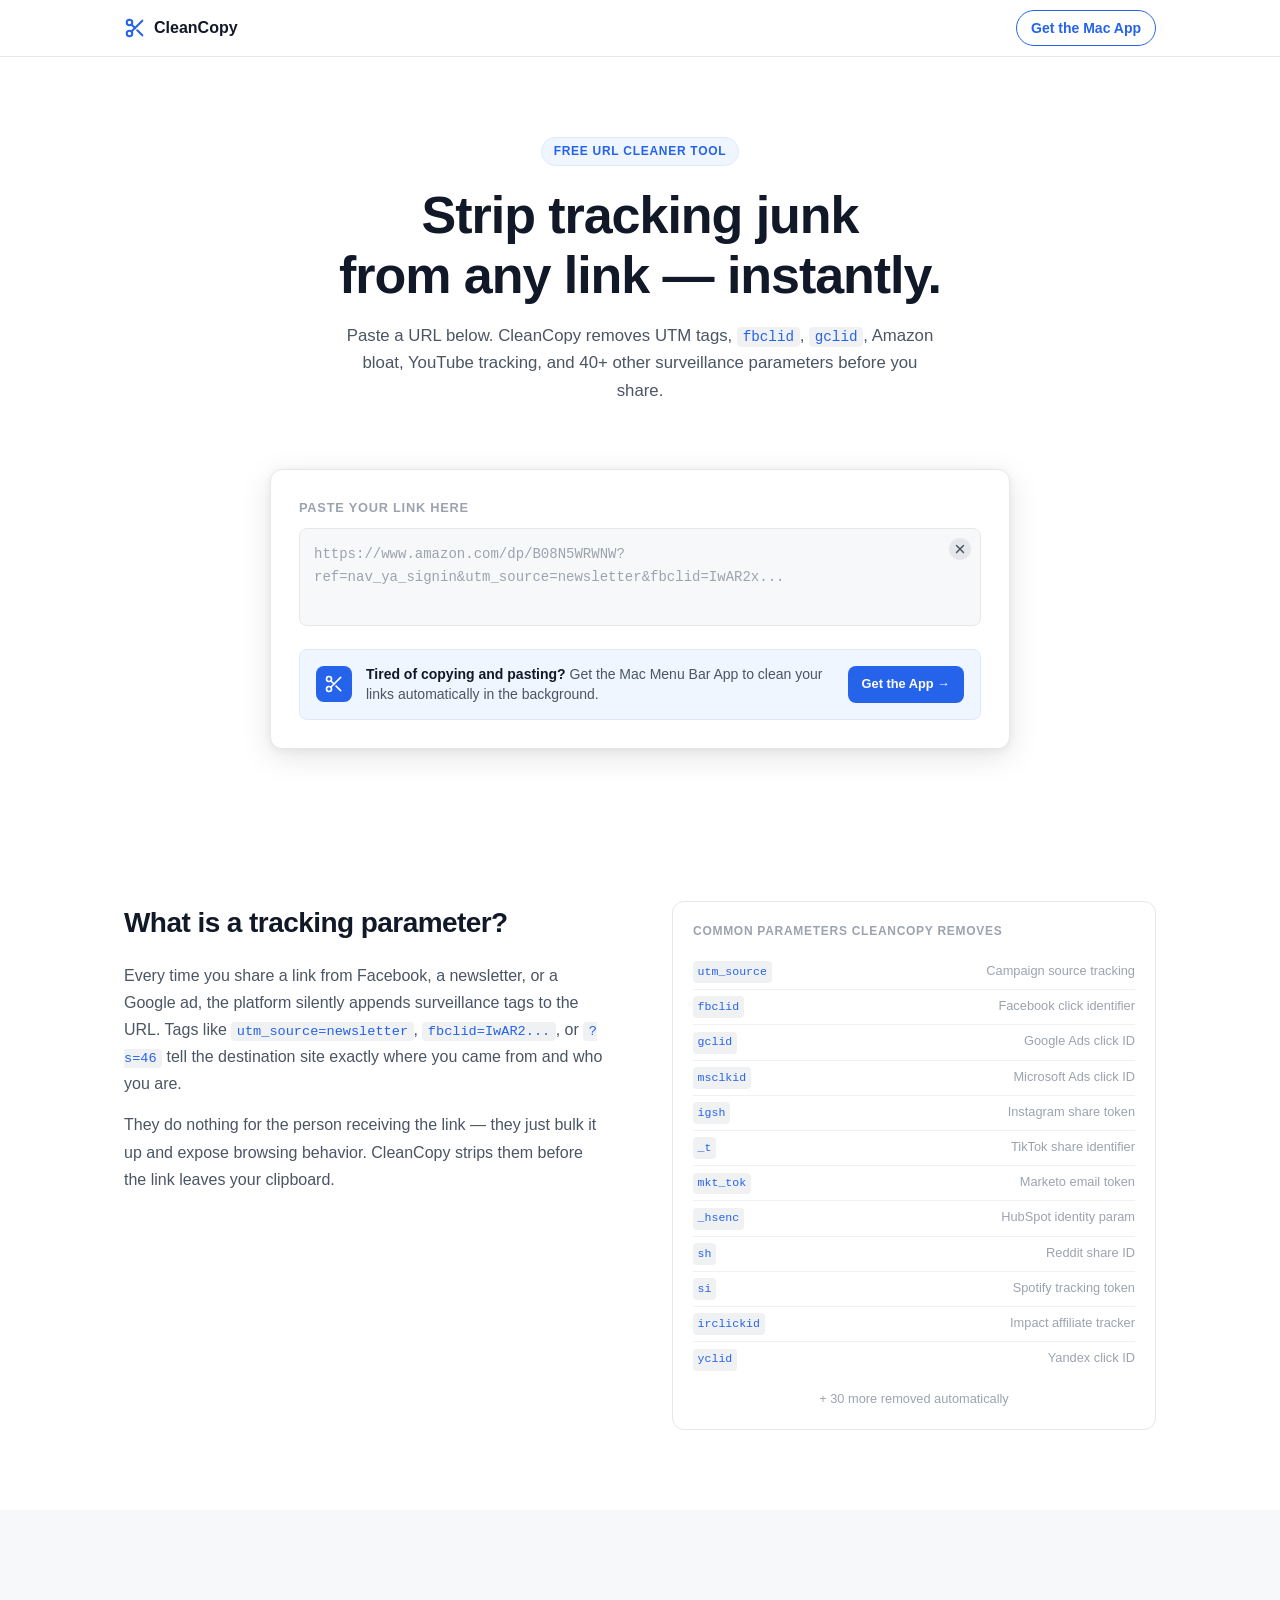
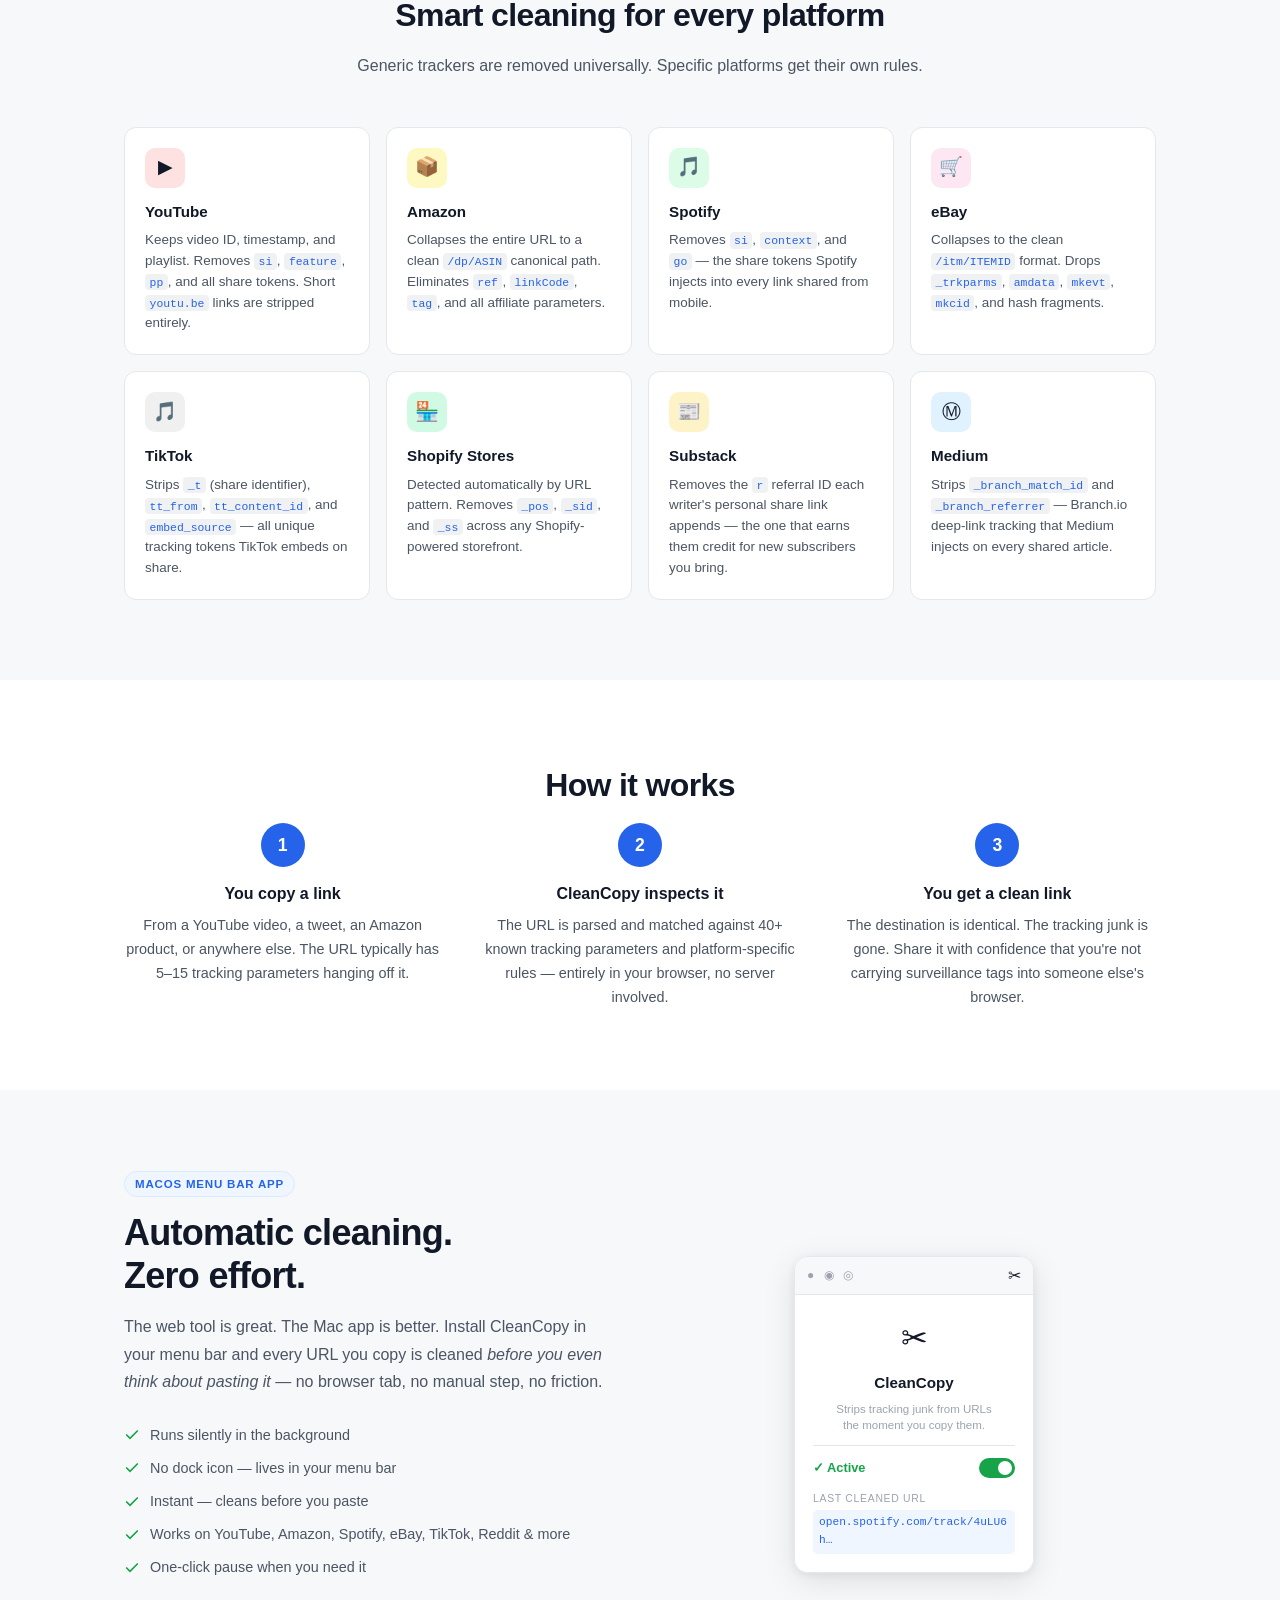
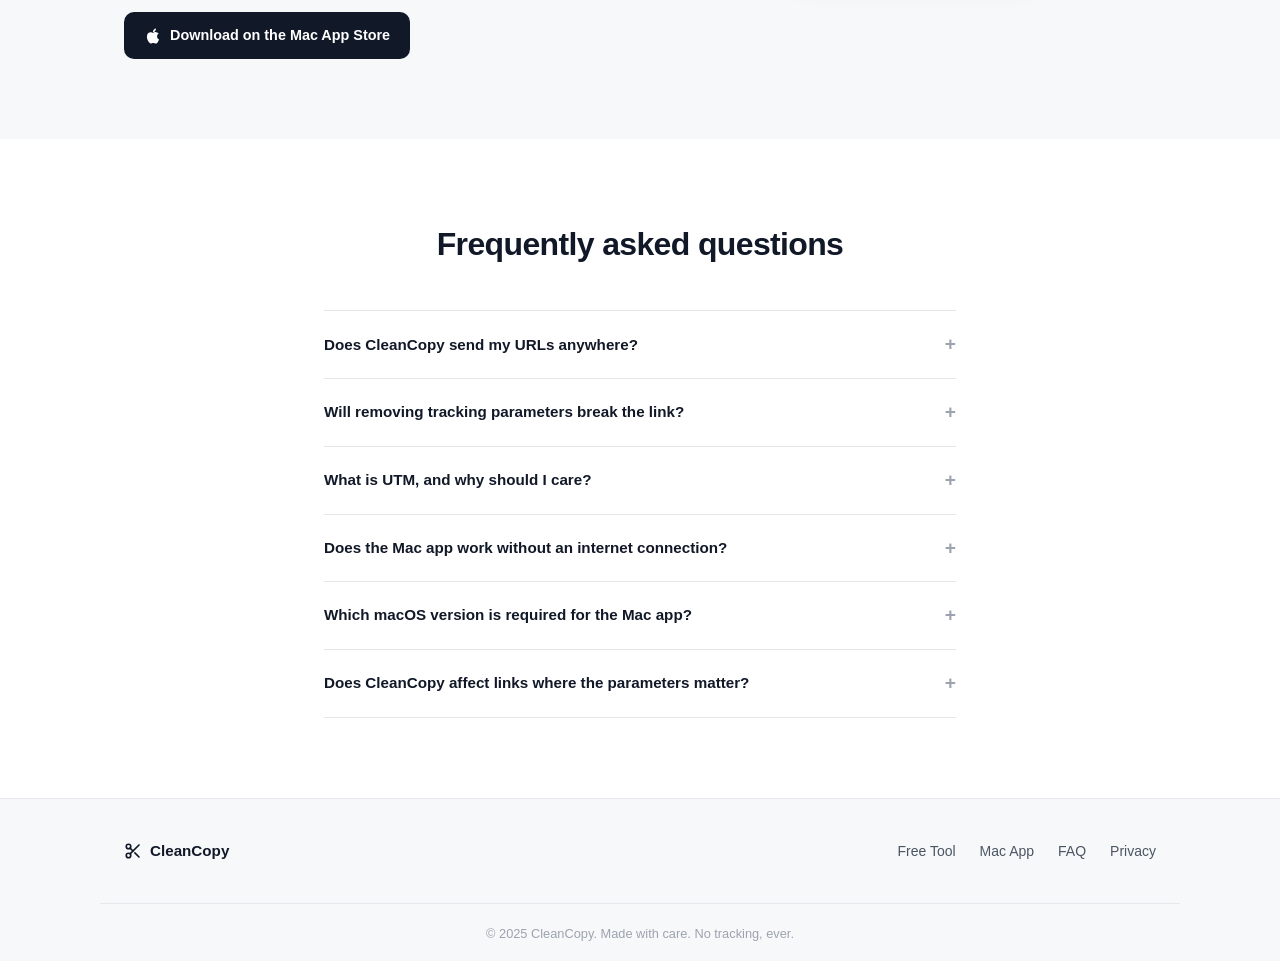
==== index.html @ e170ba69 "initial commit" ====
<!DOCTYPE html>
<html lang="en">
<head>
  <meta charset="UTF-8" />
  <meta name="viewport" content="width=device-width, initial-scale=1.0" />

  <title>CleanCopy — Remove Tracking from URLs Instantly</title>
  <meta name="description" content="Paste any dirty link and CleanCopy strips UTM tags, fbclid, tracking parameters, and URL bloat in seconds. Free web tool. Mac app available." />
  <meta name="keywords" content="remove utm parameters, clean url, strip tracking from link, url cleaner, remove fbclid, remove tracking parameters, clean youtube link, clean amazon link, url shortener" />
  <link rel="canonical" href="https://cleancopy.app/" />

  <!-- Open Graph -->
  <meta property="og:type" content="website" />
  <meta property="og:url" content="https://cleancopy.app/" />
  <meta property="og:title" content="CleanCopy — Remove Tracking from URLs Instantly" />
  <meta property="og:description" content="Paste a dirty link. Get a clean one. No sign-up, no tracking, no nonsense. Works on YouTube, Amazon, Instagram, TikTok, Spotify, and more." />
  <meta property="og:image" content="https://cleancopy.app/og-image.png" />

  <!-- Twitter Card -->
  <meta name="twitter:card" content="summary_large_image" />
  <meta name="twitter:title" content="CleanCopy — Remove Tracking from URLs" />
  <meta name="twitter:description" content="Paste a dirty link. Get a clean one. Free web tool for stripping UTM tags and tracking junk from any URL." />

  <!-- JSON-LD Structured Data -->
  <script type="application/ld+json">
  {
    "@context": "https://schema.org",
    "@graph": [
      {
        "@type": "WebApplication",
        "name": "CleanCopy URL Cleaner",
        "url": "https://cleancopy.app/",
        "description": "Free online tool that removes UTM parameters, fbclid, and other tracking junk from URLs instantly.",
        "applicationCategory": "UtilitiesApplication",
        "operatingSystem": "Web",
        "offers": { "@type": "Offer", "price": "0", "priceCurrency": "USD" }
      },
      {
        "@type": "SoftwareApplication",
        "name": "CleanCopy for Mac",
        "operatingSystem": "macOS",
        "applicationCategory": "UtilitiesApplication",
        "description": "Mac menu bar app that automatically strips tracking parameters from every URL you copy — no paste required.",
        "offers": { "@type": "Offer", "price": "0", "priceCurrency": "USD" }
      },
      {
        "@type": "FAQPage",
        "mainEntity": [
          {
            "@type": "Question",
            "name": "What are UTM parameters?",
            "acceptedAnswer": {
              "@type": "Answer",
              "text": "UTM parameters are tags appended to URLs by marketers to track where traffic comes from (source, medium, campaign). They add no value for the person sharing or clicking a link and can be safely removed."
            }
          },
          {
            "@type": "Question",
            "name": "What is fbclid?",
            "acceptedAnswer": {
              "@type": "Answer",
              "text": "fbclid is a tracking parameter added by Facebook/Meta to every outbound link clicked on its platforms. It lets Meta track what you do after clicking a link. CleanCopy removes it automatically."
            }
          },
          {
            "@type": "Question",
            "name": "Does CleanCopy work on YouTube, Amazon, and Spotify links?",
            "acceptedAnswer": {
              "@type": "Answer",
              "text": "Yes. CleanCopy has specific cleaning rules for YouTube (removes share tracking, keeps video ID and timestamp), Amazon (collapses to the clean /dp/ASIN path), Spotify (removes si tracking token), and dozens of other platforms."
            }
          }
        ]
      }
    ]
  }
  </script>

  <link rel="stylesheet" href="style.css" />
</head>
<body>

  <!-- NAV -->
  <nav class="nav">
    <div class="nav-inner container">
      <a href="/" class="logo">
        <svg width="22" height="22" viewBox="0 0 24 24" fill="none" stroke="currentColor" stroke-width="2.2" stroke-linecap="round" stroke-linejoin="round" aria-hidden="true"><circle cx="6" cy="6" r="3"/><circle cx="6" cy="18" r="3"/><line x1="20" y1="4" x2="8.12" y2="15.88"/><line x1="14.47" y1="14.48" x2="20" y2="20"/><line x1="8.12" y1="8.12" x2="12" y2="12"/></svg>
        CleanCopy
      </a>
      <a href="#mac-app" class="nav-cta">Get the Mac App</a>
    </div>
  </nav>

  <!-- HERO -->
  <header class="hero">
    <div class="container hero-inner">
      <div class="badge">Free URL Cleaner Tool</div>
      <h1>Strip tracking junk<br />from any link — instantly.</h1>
      <p class="hero-sub">Paste a URL below. CleanCopy removes UTM tags, <code>fbclid</code>, <code>gclid</code>, Amazon bloat, YouTube tracking, and 40+ other surveillance parameters before you share.</p>
    </div>
  </header>

  <!-- TOOL -->
  <section class="tool-section" id="tool">
    <div class="container">
      <div class="tool-card">

        <label for="dirty-input" class="tool-label">Paste your link here</label>
        <div class="input-wrap">
          <textarea
            id="dirty-input"
            class="url-input"
            rows="3"
            placeholder="https://www.amazon.com/dp/B08N5WRWNW?ref=nav_ya_signin&amp;utm_source=newsletter&amp;fbclid=IwAR2x..."
            autocomplete="off"
            autocorrect="off"
            autocapitalize="off"
            spellcheck="false"
          ></textarea>
          <button class="clear-btn" id="clear-btn" aria-label="Clear input" hidden>
            <svg width="14" height="14" viewBox="0 0 24 24" fill="none" stroke="currentColor" stroke-width="2.5" stroke-linecap="round"><line x1="18" y1="6" x2="6" y2="18"/><line x1="6" y1="6" x2="18" y2="18"/></svg>
          </button>
        </div>

        <!-- RESULT -->
        <div id="result-block" class="result-block" hidden>
          <div class="result-header">
            <div class="result-status" id="result-status"></div>
            <button class="copy-btn" id="copy-btn" aria-label="Copy clean URL">
              <svg width="15" height="15" viewBox="0 0 24 24" fill="none" stroke="currentColor" stroke-width="2" stroke-linecap="round" stroke-linejoin="round"><rect x="9" y="9" width="13" height="13" rx="2"/><path d="M5 15H4a2 2 0 0 1-2-2V4a2 2 0 0 1 2-2h9a2 2 0 0 1 2 2v1"/></svg>
              <span id="copy-label">Copy</span>
            </button>
          </div>
          <div class="clean-url" id="clean-url"></div>
          <div class="removed-tags" id="removed-tags"></div>
        </div>

        <!-- CTA INSIDE TOOL -->
        <div id="mac-cta" class="mac-cta" hidden>
          <div class="mac-cta-icon">
            <svg width="20" height="20" viewBox="0 0 24 24" fill="none" stroke="currentColor" stroke-width="2" stroke-linecap="round" stroke-linejoin="round"><circle cx="6" cy="6" r="3"/><circle cx="6" cy="18" r="3"/><line x1="20" y1="4" x2="8.12" y2="15.88"/><line x1="14.47" y1="14.48" x2="20" y2="20"/><line x1="8.12" y1="8.12" x2="12" y2="12"/></svg>
          </div>
          <div class="mac-cta-text">
            <strong>Tired of copying and pasting?</strong>
            Get the Mac Menu Bar App to clean your links automatically in the background.
          </div>
          <a href="#mac-app" class="mac-cta-btn">Get the App →</a>
        </div>

      </div>
    </div>
  </section>

  <!-- WHAT IS THIS -->
  <section class="section" id="what">
    <div class="container section-grid">
      <div class="section-text">
        <h2>What is a tracking parameter?</h2>
        <p>Every time you share a link from Facebook, a newsletter, or a Google ad, the platform silently appends surveillance tags to the URL. Tags like <code>utm_source=newsletter</code>, <code>fbclid=IwAR2...</code>, or <code>?s=46</code> tell the destination site exactly where you came from and who you are.</p>
        <p>They do nothing for the person receiving the link — they just bulk it up and expose browsing behavior. CleanCopy strips them before the link leaves your clipboard.</p>
      </div>
      <div class="param-list-wrap">
        <div class="param-list-label">Common parameters CleanCopy removes</div>
        <ul class="param-list">
          <li><code>utm_source</code> <span>Campaign source tracking</span></li>
          <li><code>fbclid</code> <span>Facebook click identifier</span></li>
          <li><code>gclid</code> <span>Google Ads click ID</span></li>
          <li><code>msclkid</code> <span>Microsoft Ads click ID</span></li>
          <li><code>igsh</code> <span>Instagram share token</span></li>
          <li><code>_t</code> <span>TikTok share identifier</span></li>
          <li><code>mkt_tok</code> <span>Marketo email token</span></li>
          <li><code>_hsenc</code> <span>HubSpot identity param</span></li>
          <li><code>sh</code> <span>Reddit share ID</span></li>
          <li><code>si</code> <span>Spotify tracking token</span></li>
          <li><code>irclickid</code> <span>Impact affiliate tracker</span></li>
          <li><code>yclid</code> <span>Yandex click ID</span></li>
        </ul>
        <div class="param-more">+ 30 more removed automatically</div>
      </div>
    </div>
  </section>

  <!-- PLATFORM SECTION -->
  <section class="section section-alt" id="platforms">
    <div class="container">
      <h2 class="section-center-heading">Smart cleaning for every platform</h2>
      <p class="section-center-sub">Generic trackers are removed universally. Specific platforms get their own rules.</p>
      <div class="platform-grid">
        <div class="platform-card">
          <div class="platform-icon platform-yt">▶</div>
          <h3>YouTube</h3>
          <p>Keeps video ID, timestamp, and playlist. Removes <code>si</code>, <code>feature</code>, <code>pp</code>, and all share tokens. Short <code>youtu.be</code> links are stripped entirely.</p>
        </div>
        <div class="platform-card">
          <div class="platform-icon platform-amz">📦</div>
          <h3>Amazon</h3>
          <p>Collapses the entire URL to a clean <code>/dp/ASIN</code> canonical path. Eliminates <code>ref</code>, <code>linkCode</code>, <code>tag</code>, and all affiliate parameters.</p>
        </div>
        <div class="platform-card">
          <div class="platform-icon platform-sp">🎵</div>
          <h3>Spotify</h3>
          <p>Removes <code>si</code>, <code>context</code>, and <code>go</code> — the share tokens Spotify injects into every link shared from mobile.</p>
        </div>
        <div class="platform-card">
          <div class="platform-icon platform-ebay">🛒</div>
          <h3>eBay</h3>
          <p>Collapses to the clean <code>/itm/ITEMID</code> format. Drops <code>_trkparms</code>, <code>amdata</code>, <code>mkevt</code>, <code>mkcid</code>, and hash fragments.</p>
        </div>
        <div class="platform-card">
          <div class="platform-icon platform-tk">🎵</div>
          <h3>TikTok</h3>
          <p>Strips <code>_t</code> (share identifier), <code>tt_from</code>, <code>tt_content_id</code>, and <code>embed_source</code> — all unique tracking tokens TikTok embeds on share.</p>
        </div>
        <div class="platform-card">
          <div class="platform-icon platform-shopify">🏪</div>
          <h3>Shopify Stores</h3>
          <p>Detected automatically by URL pattern. Removes <code>_pos</code>, <code>_sid</code>, and <code>_ss</code> across any Shopify-powered storefront.</p>
        </div>
        <div class="platform-card">
          <div class="platform-icon platform-sub">📰</div>
          <h3>Substack</h3>
          <p>Removes the <code>r</code> referral ID each writer's personal share link appends — the one that earns them credit for new subscribers you bring.</p>
        </div>
        <div class="platform-card">
          <div class="platform-icon platform-med">Ⓜ</div>
          <h3>Medium</h3>
          <p>Strips <code>_branch_match_id</code> and <code>_branch_referrer</code> — Branch.io deep-link tracking that Medium injects on every shared article.</p>
        </div>
      </div>
    </div>
  </section>

  <!-- HOW IT WORKS -->
  <section class="section" id="how">
    <div class="container">
      <h2 class="section-center-heading">How it works</h2>
      <div class="steps">
        <div class="step">
          <div class="step-num">1</div>
          <h3>You copy a link</h3>
          <p>From a YouTube video, a tweet, an Amazon product, or anywhere else. The URL typically has 5–15 tracking parameters hanging off it.</p>
        </div>
        <div class="step">
          <div class="step-num">2</div>
          <h3>CleanCopy inspects it</h3>
          <p>The URL is parsed and matched against 40+ known tracking parameters and platform-specific rules — entirely in your browser, no server involved.</p>
        </div>
        <div class="step">
          <div class="step-num">3</div>
          <h3>You get a clean link</h3>
          <p>The destination is identical. The tracking junk is gone. Share it with confidence that you're not carrying surveillance tags into someone else's browser.</p>
        </div>
      </div>
    </div>
  </section>

  <!-- MAC APP -->
  <section class="section section-alt" id="mac-app">
    <div class="container mac-app-section">
      <div class="mac-app-content">
        <div class="mac-app-badge">macOS Menu Bar App</div>
        <h2>Automatic cleaning.<br />Zero effort.</h2>
        <p>The web tool is great. The Mac app is better. Install CleanCopy in your menu bar and every URL you copy is cleaned <em>before you even think about pasting it</em> — no browser tab, no manual step, no friction.</p>
        <ul class="mac-features">
          <li>
            <svg width="16" height="16" viewBox="0 0 24 24" fill="none" stroke="currentColor" stroke-width="2.5" stroke-linecap="round"><polyline points="20 6 9 17 4 12"/></svg>
            Runs silently in the background
          </li>
          <li>
            <svg width="16" height="16" viewBox="0 0 24 24" fill="none" stroke="currentColor" stroke-width="2.5" stroke-linecap="round"><polyline points="20 6 9 17 4 12"/></svg>
            No dock icon — lives in your menu bar
          </li>
          <li>
            <svg width="16" height="16" viewBox="0 0 24 24" fill="none" stroke="currentColor" stroke-width="2.5" stroke-linecap="round"><polyline points="20 6 9 17 4 12"/></svg>
            Instant — cleans before you paste
          </li>
          <li>
            <svg width="16" height="16" viewBox="0 0 24 24" fill="none" stroke="currentColor" stroke-width="2.5" stroke-linecap="round"><polyline points="20 6 9 17 4 12"/></svg>
            Works on YouTube, Amazon, Spotify, eBay, TikTok, Reddit &amp; more
          </li>
          <li>
            <svg width="16" height="16" viewBox="0 0 24 24" fill="none" stroke="currentColor" stroke-width="2.5" stroke-linecap="round"><polyline points="20 6 9 17 4 12"/></svg>
            One-click pause when you need it
          </li>
        </ul>
        <div class="app-price-row">
          <a href="#" class="app-store-btn">
            <svg width="18" height="18" viewBox="0 0 24 24" fill="currentColor" aria-hidden="true"><path d="M18.71 19.5c-.83 1.24-1.71 2.45-3.05 2.47-1.34.03-1.77-.79-3.29-.79-1.53 0-2 .77-3.27.82-1.31.05-2.3-1.32-3.14-2.53C4.25 17 2.94 12.45 4.7 9.39c.87-1.52 2.43-2.48 4.12-2.51 1.28-.02 2.5.87 3.29.87.78 0 2.26-1.07 3.8-.91.65.03 2.47.26 3.64 1.98-.09.06-2.17 1.28-2.15 3.81.03 3.02 2.65 4.03 2.68 4.04-.03.07-.42 1.44-1.38 2.83M13 3.5c.73-.83 1.94-1.46 2.94-1.5.13 1.17-.34 2.35-1.04 3.19-.69.85-1.83 1.51-2.95 1.42-.15-1.15.41-2.35 1.05-3.11z"/></svg>
            Download on the Mac App Store
          </a>
        </div>
      </div>
      <div class="mac-app-visual" aria-hidden="true">
        <div class="menubar-mockup">
          <div class="menubar-bar">
            <span class="menubar-icons">● ◉ ◎</span>
            <span class="menubar-app-icon">✂</span>
          </div>
          <div class="menubar-panel">
            <div class="panel-icon">✂</div>
            <div class="panel-title">CleanCopy</div>
            <div class="panel-sub">Strips tracking junk from URLs<br>the moment you copy them.</div>
            <div class="panel-divider"></div>
            <div class="panel-toggle-row">
              <span class="panel-toggle-label">✓ Active</span>
              <div class="panel-toggle on"></div>
            </div>
            <div class="panel-last">
              <div class="panel-last-label">Last cleaned URL</div>
              <div class="panel-last-url">open.spotify.com/track/4uLU6h…</div>
            </div>
          </div>
        </div>
      </div>
    </div>
  </section>

  <!-- FAQ -->
  <section class="section" id="faq">
    <div class="container faq-container">
      <h2 class="section-center-heading">Frequently asked questions</h2>
      <div class="faq-list">
        <details class="faq-item">
          <summary>Does CleanCopy send my URLs anywhere?</summary>
          <p>No. The web tool runs entirely in your browser — JavaScript parses and cleans the URL locally. Nothing is transmitted to a server. The Mac app works the same way: it reads and writes your clipboard on-device only.</p>
        </details>
        <details class="faq-item">
          <summary>Will removing tracking parameters break the link?</summary>
          <p>No. Tracking parameters are read by analytics tools after the page loads — they have no effect on routing. The destination page is identical with or without them. CleanCopy only removes parameters it is certain are tracking-only.</p>
        </details>
        <details class="faq-item">
          <summary>What is UTM, and why should I care?</summary>
          <p>UTM stands for Urchin Tracking Module — a standard from Google Analytics. Marketers append <code>utm_source</code>, <code>utm_medium</code>, and similar tags to links so they can measure campaign performance. They're harmless but noisy, and they expose which email or ad drove your click to the destination site.</p>
        </details>
        <details class="faq-item">
          <summary>Does the Mac app work without an internet connection?</summary>
          <p>Yes. CleanCopy for Mac is entirely offline. It reads your clipboard, applies cleaning rules locally, and writes the result back — no network request is made at any point.</p>
        </details>
        <details class="faq-item">
          <summary>Which macOS version is required for the Mac app?</summary>
          <p>CleanCopy requires macOS 14 Sonoma or later.</p>
        </details>
        <details class="faq-item">
          <summary>Does CleanCopy affect links where the parameters matter?</summary>
          <p>CleanCopy is conservative. For YouTube it keeps <code>v</code> (video ID), <code>t</code> (timestamp), and <code>list</code> (playlist). For Amazon it preserves the product ASIN. It only removes parameters that are universally recognized as tracking-only.</p>
        </details>
      </div>
    </div>
  </section>

  <!-- FOOTER / PRIVACY -->
  <footer class="footer">
    <div class="container footer-inner">
      <div class="footer-brand">
        <svg width="18" height="18" viewBox="0 0 24 24" fill="none" stroke="currentColor" stroke-width="2.2" stroke-linecap="round" stroke-linejoin="round" aria-hidden="true"><circle cx="6" cy="6" r="3"/><circle cx="6" cy="18" r="3"/><line x1="20" y1="4" x2="8.12" y2="15.88"/><line x1="14.47" y1="14.48" x2="20" y2="20"/><line x1="8.12" y1="8.12" x2="12" y2="12"/></svg>
        CleanCopy
      </div>
      <nav class="footer-links" aria-label="Footer navigation">
        <a href="#tool">Free Tool</a>
        <a href="#mac-app">Mac App</a>
        <a href="#faq">FAQ</a>
        <a href="privacy.html">Privacy</a>
      </nav>
    </div>

    <div class="footer-bottom container">
      <p>© 2025 CleanCopy. Made with care. No tracking, ever.</p>
    </div>
  </footer>

  <script type="module">
    import { cleanURL, removedParams } from './cleaner.js';

    const input    = document.getElementById('dirty-input');
    const clearBtn = document.getElementById('clear-btn');
    const result   = document.getElementById('result-block');
    const status   = document.getElementById('result-status');
    const urlOut   = document.getElementById('clean-url');
    const tagsOut  = document.getElementById('removed-tags');
    const copyBtn  = document.getElementById('copy-btn');
    const copyLbl  = document.getElementById('copy-label');
    const macCta   = document.getElementById('mac-cta');

    let currentClean = '';

    function process() {
      const raw = input.value;
      clearBtn.hidden = raw.length === 0;

      if (!raw.trim()) { result.hidden = true; macCta.hidden = true; return; }

      const { cleaned, wasDirty } = cleanURL(raw);
      currentClean = cleaned;

      result.hidden = false;

      if (wasDirty) {
        const removed = removedParams(raw, cleaned);
        status.className = 'result-status dirty';
        status.textContent = `✓ Cleaned — ${removed.length} tracker${removed.length !== 1 ? 's' : ''} removed`;
        tagsOut.innerHTML = removed.map(p => `<span class="tag">${p}</span>`).join('');
        macCta.hidden = false;
      } else {
        status.className = 'result-status clean';
        status.textContent = '✓ Already clean — no tracking parameters found';
        tagsOut.innerHTML = '';
        macCta.hidden = true;
      }

      urlOut.textContent = cleaned;
    }

    input.addEventListener('input', process);
    input.addEventListener('paste', () => setTimeout(process, 0));

    clearBtn.addEventListener('click', () => {
      input.value = '';
      clearBtn.hidden = true;
      result.hidden = true;
      macCta.hidden = true;
      input.focus();
    });

    copyBtn.addEventListener('click', async () => {
      if (!currentClean) return;
      try {
        await navigator.clipboard.writeText(currentClean);
        copyLbl.textContent = 'Copied!';
        copyBtn.classList.add('copied');
        setTimeout(() => { copyLbl.textContent = 'Copy'; copyBtn.classList.remove('copied'); }, 2000);
      } catch {
        copyLbl.textContent = 'Failed';
        setTimeout(() => { copyLbl.textContent = 'Copy'; }, 2000);
      }
    });
  </script>

</body>
</html>
---- style.css ----
/* ─── Reset & Base ─── */
*, *::before, *::after { box-sizing: border-box; margin: 0; padding: 0; }

:root {
  --bg:          #ffffff;
  --bg-alt:      #f7f8fa;
  --surface:     #ffffff;
  --border:      #e5e7eb;
  --border-soft: #f0f1f3;
  --text:        #111827;
  --text-2:      #4b5563;
  --text-3:      #9ca3af;
  --blue:        #2563eb;
  --blue-light:  #eff6ff;
  --blue-mid:    #dbeafe;
  --green:       #16a34a;
  --green-light: #f0fdf4;
  --red-light:   #fef2f2;
  --radius:      12px;
  --radius-sm:   8px;
  --shadow:      0 1px 3px rgba(0,0,0,.08), 0 4px 16px rgba(0,0,0,.06);
  --shadow-lg:   0 8px 32px rgba(0,0,0,.10), 0 2px 8px rgba(0,0,0,.06);
  font-size: 16px;
}

@media (prefers-color-scheme: dark) {
  :root {
    --bg:          #0f1117;
    --bg-alt:      #161b26;
    --surface:     #1c2130;
    --border:      #2a3040;
    --border-soft: #222736;
    --text:        #f1f5f9;
    --text-2:      #94a3b8;
    --text-3:      #475569;
    --blue:        #3b82f6;
    --blue-light:  #1e293b;
    --blue-mid:    #1e3a5f;
    --green:       #22c55e;
    --green-light: #052e16;
    --shadow:      0 1px 3px rgba(0,0,0,.3), 0 4px 16px rgba(0,0,0,.25);
    --shadow-lg:   0 8px 32px rgba(0,0,0,.4), 0 2px 8px rgba(0,0,0,.2);
  }
}

html { scroll-behavior: smooth; }

body {
  font-family: -apple-system, BlinkMacSystemFont, "Segoe UI", Roboto, sans-serif;
  background: var(--bg);
  color: var(--text);
  line-height: 1.6;
  -webkit-font-smoothing: antialiased;
}

.container { max-width: 1080px; margin: 0 auto; padding: 0 24px; }

code {
  font-family: "SF Mono", "Fira Code", "Cascadia Code", monospace;
  font-size: .85em;
  background: var(--border-soft);
  padding: .15em .4em;
  border-radius: 4px;
  color: var(--blue);
}

a { color: var(--blue); text-decoration: none; }
a:hover { text-decoration: underline; }

/* ─── Nav ─── */
.nav {
  position: sticky; top: 0; z-index: 100;
  border-bottom: 1px solid var(--border);
  background: rgba(255,255,255,.85);
  backdrop-filter: blur(12px);
  -webkit-backdrop-filter: blur(12px);
}
@media (prefers-color-scheme: dark) {
  .nav { background: rgba(15,17,23,.85); }
}
.nav-inner {
  display: flex; align-items: center; justify-content: space-between;
  height: 56px;
}
.logo {
  display: flex; align-items: center; gap: 8px;
  font-weight: 700; font-size: 1rem;
  color: var(--text); text-decoration: none;
}
.logo svg { color: var(--blue); flex-shrink: 0; }
.nav-cta {
  font-size: .875rem; font-weight: 600;
  color: var(--blue);
  padding: 6px 14px;
  border: 1.5px solid var(--blue);
  border-radius: 20px;
  transition: background .15s, color .15s;
}
.nav-cta:hover { background: var(--blue); color: #fff; text-decoration: none; }

/* ─── Hero ─── */
.hero {
  padding: 80px 0 64px;
  text-align: center;
}
.badge {
  display: inline-block;
  font-size: .75rem; font-weight: 600; letter-spacing: .06em; text-transform: uppercase;
  color: var(--blue);
  background: var(--blue-light);
  border: 1px solid var(--blue-mid);
  padding: 4px 12px; border-radius: 20px;
  margin-bottom: 20px;
}
.hero h1 {
  font-size: clamp(2rem, 5vw, 3.25rem);
  font-weight: 800; line-height: 1.15;
  letter-spacing: -.02em;
  color: var(--text);
  margin-bottom: 16px;
}
.hero-sub {
  max-width: 600px; margin: 0 auto;
  font-size: 1.05rem; color: var(--text-2); line-height: 1.65;
}

/* ─── Tool ─── */
.tool-section { padding: 0 0 72px; }

.tool-card {
  background: var(--surface);
  border: 1px solid var(--border);
  border-radius: var(--radius);
  padding: 28px;
  box-shadow: var(--shadow-lg);
  max-width: 740px;
  margin: 0 auto;
}

.tool-label {
  display: block;
  font-size: .8rem; font-weight: 600; text-transform: uppercase; letter-spacing: .06em;
  color: var(--text-3);
  margin-bottom: 10px;
}

.input-wrap { position: relative; }

.url-input {
  width: 100%; resize: none;
  font-family: "SF Mono", "Fira Code", "Cascadia Code", monospace;
  font-size: .875rem; line-height: 1.6;
  color: var(--text);
  background: var(--bg-alt);
  border: 1.5px solid var(--border);
  border-radius: var(--radius-sm);
  padding: 14px 40px 14px 14px;
  transition: border-color .15s, box-shadow .15s;
  outline: none;
}
.url-input:focus {
  border-color: var(--blue);
  box-shadow: 0 0 0 3px color-mix(in srgb, var(--blue) 15%, transparent);
}
.url-input::placeholder { color: var(--text-3); }

.clear-btn {
  position: absolute; top: 10px; right: 10px;
  background: var(--border); border: none; border-radius: 50%;
  width: 22px; height: 22px;
  display: flex; align-items: center; justify-content: center;
  cursor: pointer; color: var(--text-2);
  transition: background .15s;
}
.clear-btn:hover { background: var(--border-soft); }

/* ─── Result ─── */
.result-block {
  margin-top: 16px;
  background: var(--green-light);
  border: 1.5px solid #bbf7d0;
  border-radius: var(--radius-sm);
  padding: 14px 16px;
}
@media (prefers-color-scheme: dark) {
  .result-block { border-color: #14532d; }
}

.result-header {
  display: flex; align-items: center; justify-content: space-between;
  margin-bottom: 8px;
}
.result-status {
  font-size: .8rem; font-weight: 600;
  color: var(--green);
}
.result-status.clean { color: var(--text-3); }

.copy-btn {
  display: flex; align-items: center; gap: 5px;
  font-size: .8rem; font-weight: 600;
  color: var(--blue);
  background: var(--blue-light);
  border: 1px solid var(--blue-mid);
  border-radius: 6px;
  padding: 4px 10px;
  cursor: pointer;
  transition: background .15s, color .15s;
}
.copy-btn:hover, .copy-btn.copied { background: var(--blue); color: #fff; }

.clean-url {
  font-family: "SF Mono", "Fira Code", monospace;
  font-size: .85rem;
  color: var(--text);
  word-break: break-all;
  line-height: 1.5;
}

.removed-tags {
  display: flex; flex-wrap: wrap; gap: 6px;
  margin-top: 10px;
}
.tag {
  font-family: "SF Mono", "Fira Code", monospace;
  font-size: .75rem;
  color: #dc2626;
  background: var(--red-light);
  border: 1px solid #fecaca;
  padding: 2px 8px; border-radius: 4px;
}
@media (prefers-color-scheme: dark) {
  .tag { background: #450a0a; border-color: #7f1d1d; color: #f87171; }
}

/* ─── Mac CTA (inside tool) ─── */
.mac-cta {
  margin-top: 16px;
  display: flex; align-items: center; gap: 14px;
  background: var(--blue-light);
  border: 1.5px solid var(--blue-mid);
  border-radius: var(--radius-sm);
  padding: 14px 16px;
}
.mac-cta-icon {
  flex-shrink: 0;
  width: 36px; height: 36px;
  background: var(--blue);
  border-radius: 8px;
  display: flex; align-items: center; justify-content: center;
  color: #fff;
}
.mac-cta-text {
  flex: 1;
  font-size: .875rem; color: var(--text-2); line-height: 1.45;
}
.mac-cta-text strong { color: var(--text); }
.mac-cta-btn {
  flex-shrink: 0;
  font-size: .8rem; font-weight: 700;
  color: #fff; background: var(--blue);
  padding: 8px 14px; border-radius: 8px;
  white-space: nowrap; text-decoration: none;
  transition: opacity .15s;
}
.mac-cta-btn:hover { opacity: .88; text-decoration: none; }

@media (max-width: 560px) {
  .mac-cta { flex-direction: column; align-items: flex-start; }
  .mac-cta-btn { align-self: flex-start; }
}

/* ─── Sections ─── */
.section { padding: 80px 0; }
.section-alt { background: var(--bg-alt); }

.section-center-heading {
  font-size: clamp(1.5rem, 3vw, 2rem);
  font-weight: 800; letter-spacing: -.02em;
  text-align: center; margin-bottom: 12px;
}
.section-center-sub {
  text-align: center; color: var(--text-2); margin-bottom: 48px;
}

/* What section */
.section-grid {
  display: grid; grid-template-columns: 1fr 1fr; gap: 64px; align-items: start;
}
@media (max-width: 720px) { .section-grid { grid-template-columns: 1fr; gap: 40px; } }

.section-text h2 {
  font-size: 1.75rem; font-weight: 800; letter-spacing: -.02em;
  margin-bottom: 16px;
}
.section-text p { color: var(--text-2); margin-bottom: 14px; line-height: 1.7; }

.param-list-wrap {
  background: var(--surface);
  border: 1px solid var(--border);
  border-radius: var(--radius);
  padding: 20px;
}
.param-list-label {
  font-size: .75rem; font-weight: 700; text-transform: uppercase; letter-spacing: .06em;
  color: var(--text-3); margin-bottom: 14px;
}
.param-list { list-style: none; }
.param-list li {
  display: flex; align-items: baseline; justify-content: space-between; gap: 12px;
  padding: 6px 0;
  border-bottom: 1px solid var(--border-soft);
  font-size: .85rem;
}
.param-list li:last-child { border-bottom: none; }
.param-list li span { color: var(--text-3); font-size: .8rem; text-align: right; }
.param-more {
  margin-top: 12px;
  font-size: .8rem; color: var(--text-3); text-align: center;
}

/* Platform grid */
.platform-grid {
  display: grid;
  grid-template-columns: repeat(auto-fill, minmax(230px, 1fr));
  gap: 16px;
}
.platform-card {
  background: var(--surface);
  border: 1px solid var(--border);
  border-radius: var(--radius);
  padding: 20px;
  transition: box-shadow .15s, transform .15s;
}
.platform-card:hover { box-shadow: var(--shadow); transform: translateY(-2px); }
.platform-icon {
  width: 40px; height: 40px;
  border-radius: 10px;
  display: flex; align-items: center; justify-content: center;
  font-size: 1.2rem;
  margin-bottom: 12px;
}
.platform-yt  { background: #fee2e2; }
.platform-amz { background: #fef9c3; }
.platform-sp  { background: #dcfce7; }
.platform-ebay{ background: #fce7f3; }
.platform-tk  { background: #f0f0f0; }
.platform-shopify { background: #d1fae5; }
.platform-sub { background: #fef3c7; }
.platform-med { background: #e0f2fe; }
@media (prefers-color-scheme: dark) {
  .platform-yt  { background: #450a0a; }
  .platform-amz { background: #422006; }
  .platform-sp  { background: #052e16; }
  .platform-ebay{ background: #500724; }
  .platform-tk  { background: #1c1c1e; }
  .platform-shopify { background: #052e16; }
  .platform-sub { background: #451a03; }
  .platform-med { background: #082f49; }
}
.platform-card h3 { font-size: .95rem; font-weight: 700; margin-bottom: 6px; }
.platform-card p { font-size: .84rem; color: var(--text-2); line-height: 1.55; }

/* Steps */
.steps {
  display: grid; grid-template-columns: repeat(3, 1fr); gap: 40px;
}
@media (max-width: 720px) { .steps { grid-template-columns: 1fr; gap: 32px; } }

.step { text-align: center; }
.step-num {
  width: 44px; height: 44px; border-radius: 50%;
  background: var(--blue); color: #fff;
  font-size: 1.1rem; font-weight: 800;
  display: flex; align-items: center; justify-content: center;
  margin: 0 auto 14px;
}
.step h3 { font-size: 1rem; font-weight: 700; margin-bottom: 8px; }
.step p { font-size: .9rem; color: var(--text-2); line-height: 1.65; }

/* Mac App Section */
.mac-app-section {
  display: grid; grid-template-columns: 1fr 1fr; gap: 64px; align-items: center;
}
@media (max-width: 760px) { .mac-app-section { grid-template-columns: 1fr; } }

.mac-app-badge {
  display: inline-block;
  font-size: .72rem; font-weight: 700; text-transform: uppercase; letter-spacing: .07em;
  color: var(--blue); background: var(--blue-light);
  border: 1px solid var(--blue-mid);
  padding: 3px 10px; border-radius: 20px; margin-bottom: 14px;
}
.mac-app-content h2 {
  font-size: clamp(1.75rem, 3vw, 2.25rem);
  font-weight: 800; letter-spacing: -.02em; line-height: 1.2;
  margin-bottom: 16px;
}
.mac-app-content > p {
  color: var(--text-2); line-height: 1.7; margin-bottom: 24px;
}
.mac-features { list-style: none; margin-bottom: 28px; }
.mac-features li {
  display: flex; align-items: center; gap: 10px;
  font-size: .9rem; color: var(--text-2);
  padding: 5px 0;
}
.mac-features li svg { color: var(--green); flex-shrink: 0; }

.app-price-row { display: flex; align-items: center; gap: 16px; flex-wrap: wrap; }
.app-store-btn {
  display: inline-flex; align-items: center; gap: 8px;
  background: var(--text); color: var(--bg);
  font-size: .9rem; font-weight: 600;
  padding: 12px 20px; border-radius: 10px;
  text-decoration: none; transition: opacity .15s;
}
.app-store-btn:hover { opacity: .85; text-decoration: none; }

/* Menubar Mockup */
.mac-app-visual { display: flex; justify-content: center; align-items: flex-start; }
.menubar-mockup {
  width: 240px;
  border-radius: 14px;
  overflow: hidden;
  box-shadow: var(--shadow-lg);
  border: 1px solid var(--border);
  font-size: .8rem;
}
.menubar-bar {
  background: var(--bg-alt);
  border-bottom: 1px solid var(--border);
  display: flex; justify-content: space-between; align-items: center;
  padding: 6px 12px;
}
.menubar-icons { font-size: .75rem; color: var(--text-3); letter-spacing: 3px; }
.menubar-app-icon { font-size: 1rem; }
.menubar-panel {
  background: var(--surface);
  padding: 18px;
  display: flex; flex-direction: column; align-items: center; gap: 6px;
}
.panel-icon { font-size: 2rem; }
.panel-title { font-weight: 800; font-size: .95rem; }
.panel-sub { font-size: .72rem; color: var(--text-3); text-align: center; line-height: 1.4; }
.panel-divider { width: 100%; height: 1px; background: var(--border); margin: 6px 0; }
.panel-toggle-row {
  width: 100%; display: flex; justify-content: space-between; align-items: center;
}
.panel-toggle-label { font-size: .8rem; font-weight: 600; color: var(--green); }
.panel-toggle {
  width: 36px; height: 20px; border-radius: 10px;
  background: var(--border);
  position: relative;
}
.panel-toggle.on { background: var(--green); }
.panel-toggle::after {
  content: '';
  position: absolute; top: 3px; left: 3px;
  width: 14px; height: 14px; border-radius: 50%;
  background: #fff;
  transition: transform .2s;
}
.panel-toggle.on::after { transform: translateX(16px); }
.panel-last { width: 100%; margin-top: 6px; }
.panel-last-label {
  font-size: .65rem; text-transform: uppercase; letter-spacing: .07em;
  color: var(--text-3); margin-bottom: 3px;
}
.panel-last-url {
  font-family: "SF Mono", monospace;
  font-size: .7rem; color: var(--blue);
  background: var(--blue-light);
  padding: 4px 6px; border-radius: 5px;
  word-break: break-all;
}

/* FAQ */
.faq-container { max-width: 680px; margin: 0 auto; }
.faq-list { margin-top: 40px; }
.faq-item {
  border-bottom: 1px solid var(--border);
  padding: 18px 0;
}
.faq-item:first-child { border-top: 1px solid var(--border); }
.faq-item summary {
  font-weight: 600; font-size: .95rem;
  cursor: pointer; list-style: none;
  display: flex; justify-content: space-between; align-items: center;
  gap: 16px;
}
.faq-item summary::-webkit-details-marker { display: none; }
.faq-item summary::after {
  content: '+'; flex-shrink: 0;
  font-size: 1.2rem; color: var(--text-3);
  transition: transform .2s;
}
.faq-item[open] summary::after { content: '−'; }
.faq-item p {
  margin-top: 10px;
  font-size: .9rem; color: var(--text-2); line-height: 1.7;
}

/* Footer */
.footer {
  background: var(--bg-alt);
  border-top: 1px solid var(--border);
  padding-top: 40px;
}
.footer-inner {
  display: flex; align-items: center; justify-content: space-between; flex-wrap: wrap;
  gap: 16px; padding-bottom: 40px;
}
.footer-brand {
  display: flex; align-items: center; gap: 8px;
  font-weight: 700; font-size: .95rem; color: var(--text);
}
.footer-links { display: flex; gap: 24px; flex-wrap: wrap; }
.footer-links a { font-size: .875rem; color: var(--text-2); }
.footer-links a:hover { color: var(--text); text-decoration: none; }

/* Privacy */
.privacy-section {
  border-top: 1px solid var(--border);
  padding: 48px 24px;
  max-width: 680px;
}
.privacy-heading {
  font-size: 1.1rem; font-weight: 800; margin-bottom: 4px;
}
.privacy-meta { font-size: .8rem; color: var(--text-3); margin-bottom: 24px; }
.privacy-section h3 {
  font-size: .9rem; font-weight: 700; margin: 20px 0 6px;
}
.privacy-section p {
  font-size: .875rem; color: var(--text-2); line-height: 1.7;
}
.privacy-section a { color: var(--blue); }

.footer-bottom {
  padding: 20px 24px;
  border-top: 1px solid var(--border);
  text-align: center;
}
.footer-bottom p { font-size: .8rem; color: var(--text-3); }
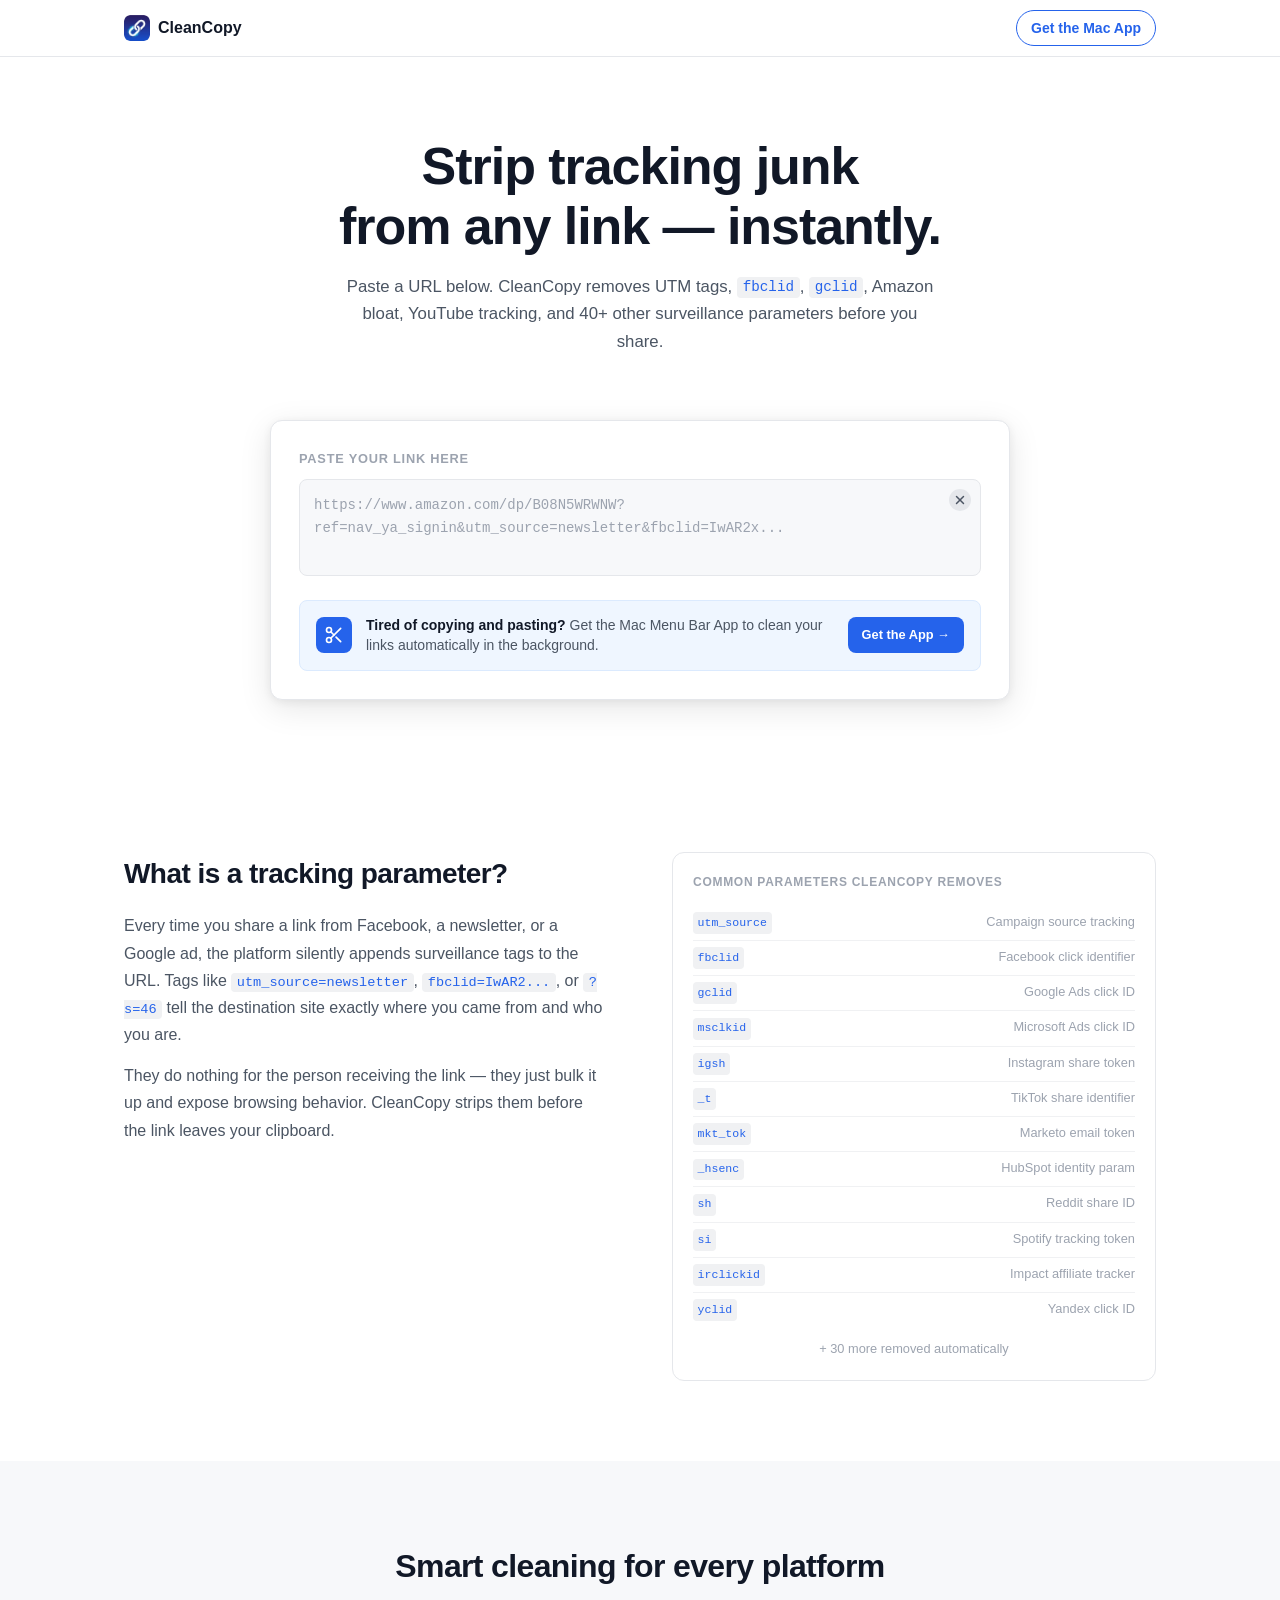
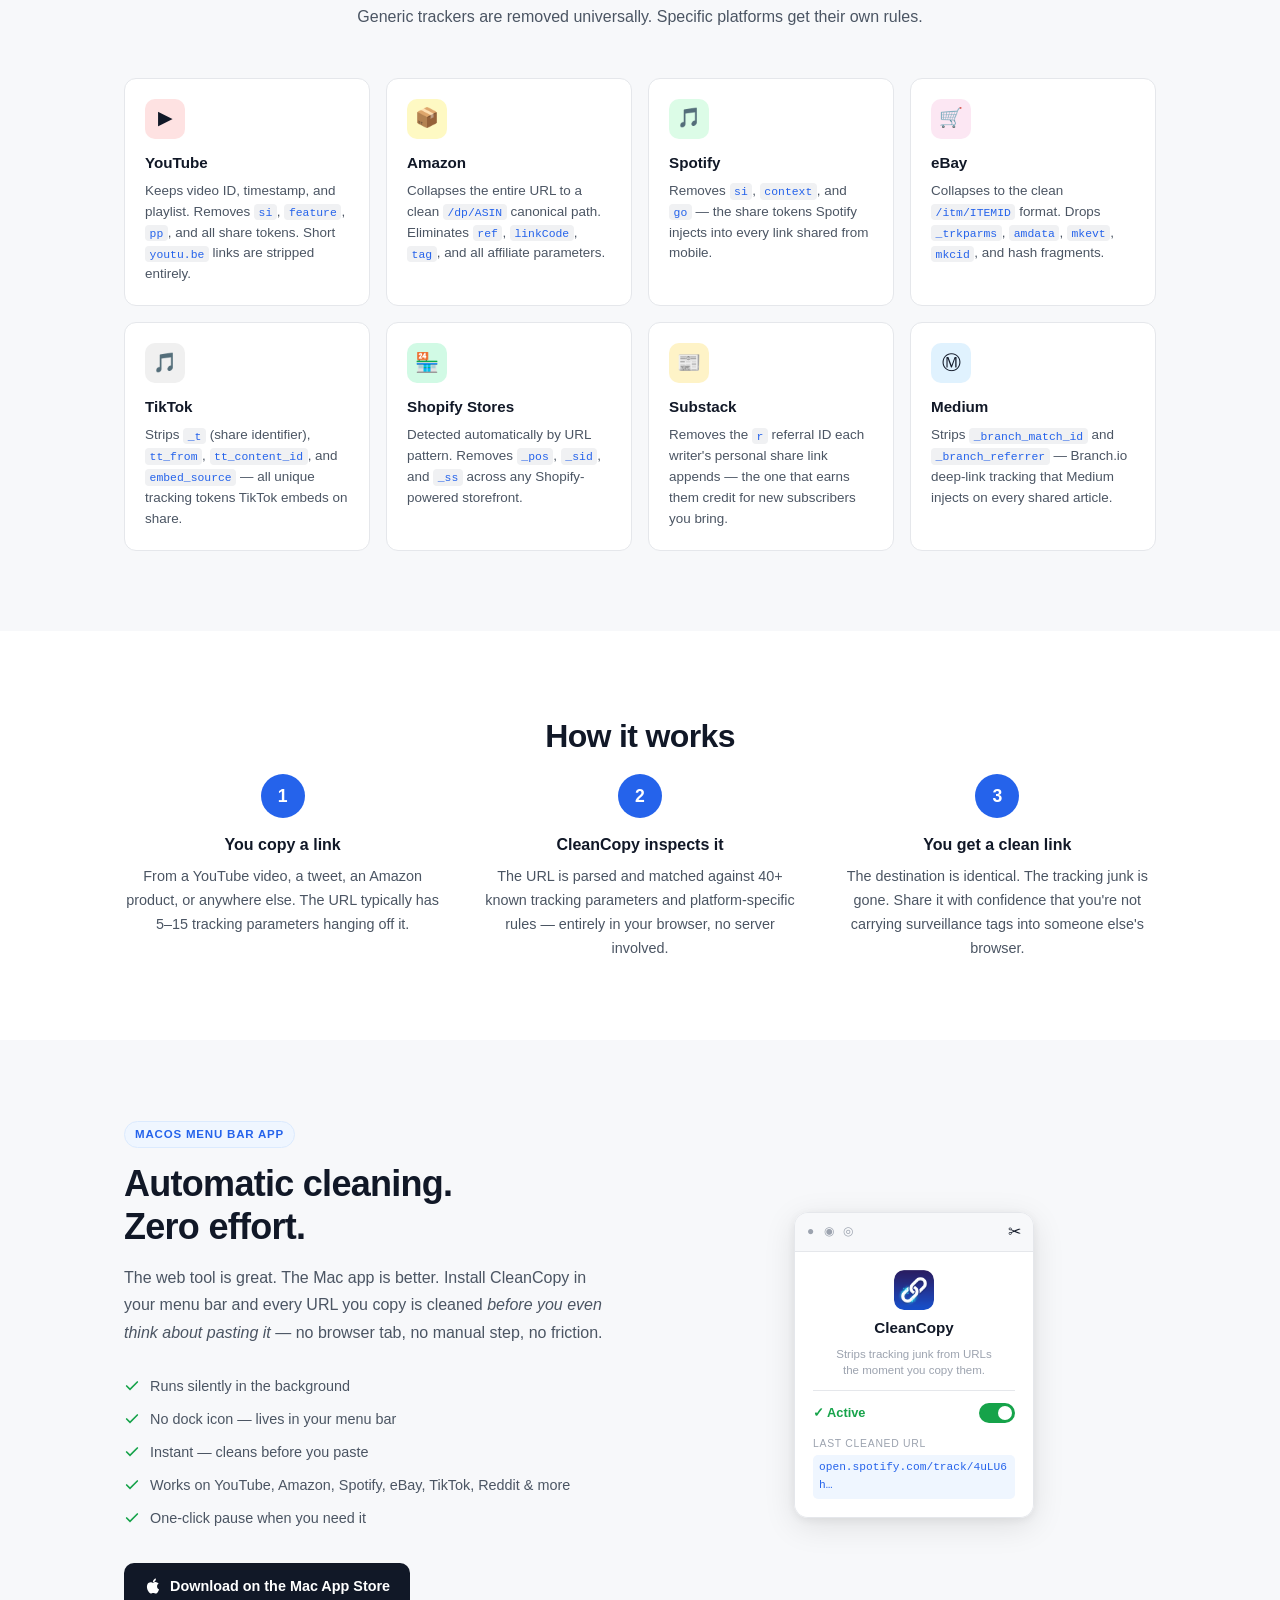
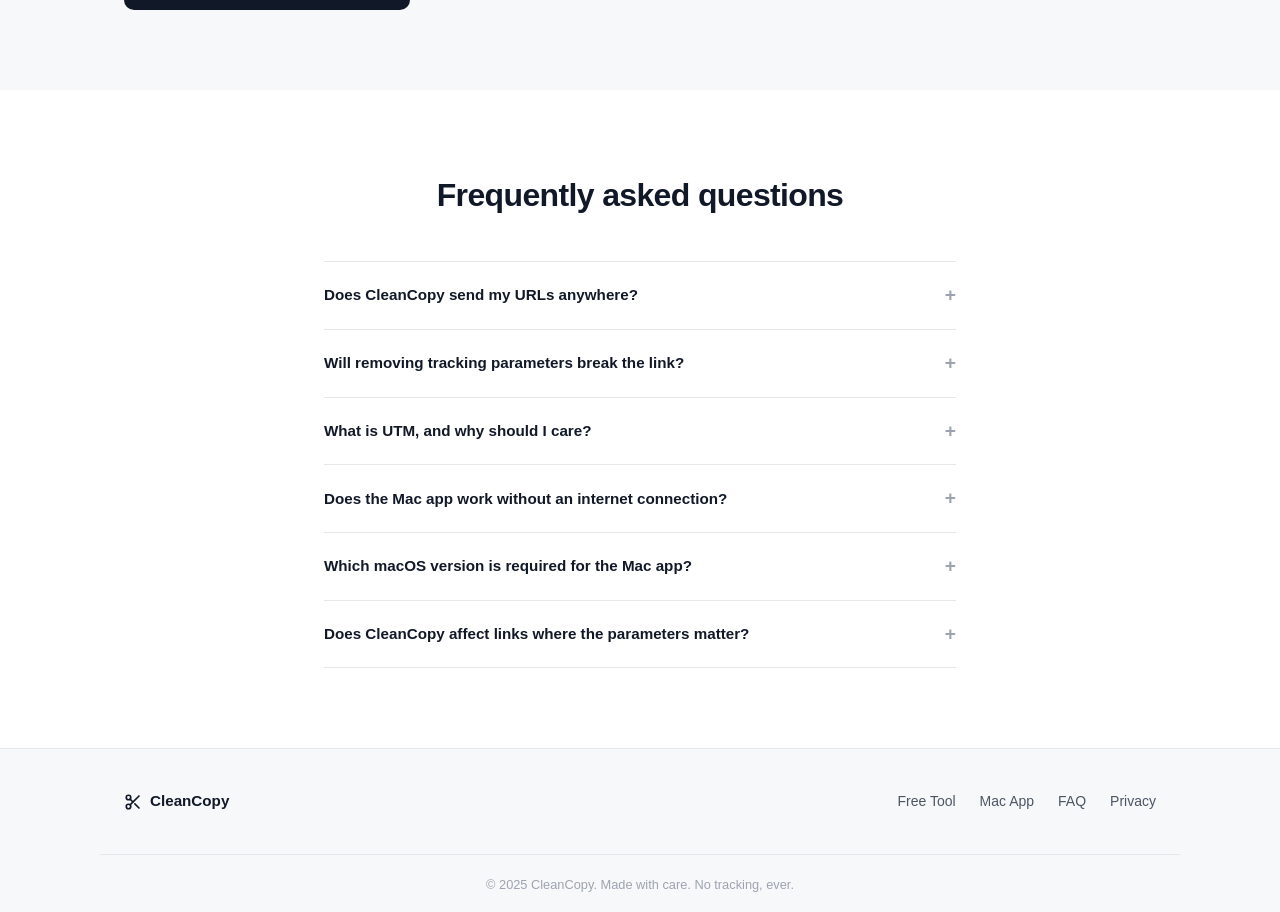
==== commit ffe3f02a: "added icons" ====
--- a/index.html
+++ b/index.html
@@ -14,7 +14,6 @@
   <meta property="og:url" content="https://cleancopy.app/" />
   <meta property="og:title" content="CleanCopy — Remove Tracking from URLs Instantly" />
   <meta property="og:description" content="Paste a dirty link. Get a clean one. No sign-up, no tracking, no nonsense. Works on YouTube, Amazon, Instagram, TikTok, Spotify, and more." />
-  <meta property="og:image" content="https://cleancopy.app/og-image.png" />
 
   <!-- Twitter Card -->
   <meta name="twitter:card" content="summary_large_image" />
@@ -76,6 +75,9 @@
   }
   </script>
 
+  <link rel="icon" type="image/png" href="icon.png" />
+  <link rel="apple-touch-icon" href="icon.png" />
+  <meta property="og:image" content="https://cleancopy.app/icon.png" />
   <link rel="stylesheet" href="style.css" />
 </head>
 <body>
@@ -84,7 +86,7 @@
   <nav class="nav">
     <div class="nav-inner container">
       <a href="/" class="logo">
-        <svg width="22" height="22" viewBox="0 0 24 24" fill="none" stroke="currentColor" stroke-width="2.2" stroke-linecap="round" stroke-linejoin="round" aria-hidden="true"><circle cx="6" cy="6" r="3"/><circle cx="6" cy="18" r="3"/><line x1="20" y1="4" x2="8.12" y2="15.88"/><line x1="14.47" y1="14.48" x2="20" y2="20"/><line x1="8.12" y1="8.12" x2="12" y2="12"/></svg>
+        <img src="icon.png" alt="CleanCopy icon" width="26" height="26" style="border-radius:6px;" />
         CleanCopy
       </a>
       <a href="#mac-app" class="nav-cta">Get the Mac App</a>
@@ -94,7 +96,8 @@
   <!-- HERO -->
   <header class="hero">
     <div class="container hero-inner">
-      <div class="badge">Free URL Cleaner Tool</div>
+      <!-- <img src="icon.png" alt="CleanCopy" width="96" height="96" style="border-radius:22px;box-shadow:0 8px 32px rgba(0,0,0,.18);margin-bottom:20px;" />
+      <div class="badge">Free URL Cleaner Tool</div> -->
       <h1>Strip tracking junk<br />from any link — instantly.</h1>
       <p class="hero-sub">Paste a URL below. CleanCopy removes UTM tags, <code>fbclid</code>, <code>gclid</code>, Amazon bloat, YouTube tracking, and 40+ other surveillance parameters before you share.</p>
     </div>
@@ -297,7 +300,7 @@
             <span class="menubar-app-icon">✂</span>
           </div>
           <div class="menubar-panel">
-            <div class="panel-icon">✂</div>
+            <div class="panel-icon"><img src="icon.png" alt="" width="40" height="40" style="border-radius:10px;display:block;" /></div>
             <div class="panel-title">CleanCopy</div>
             <div class="panel-sub">Strips tracking junk from URLs<br>the moment you copy them.</div>
             <div class="panel-divider"></div>
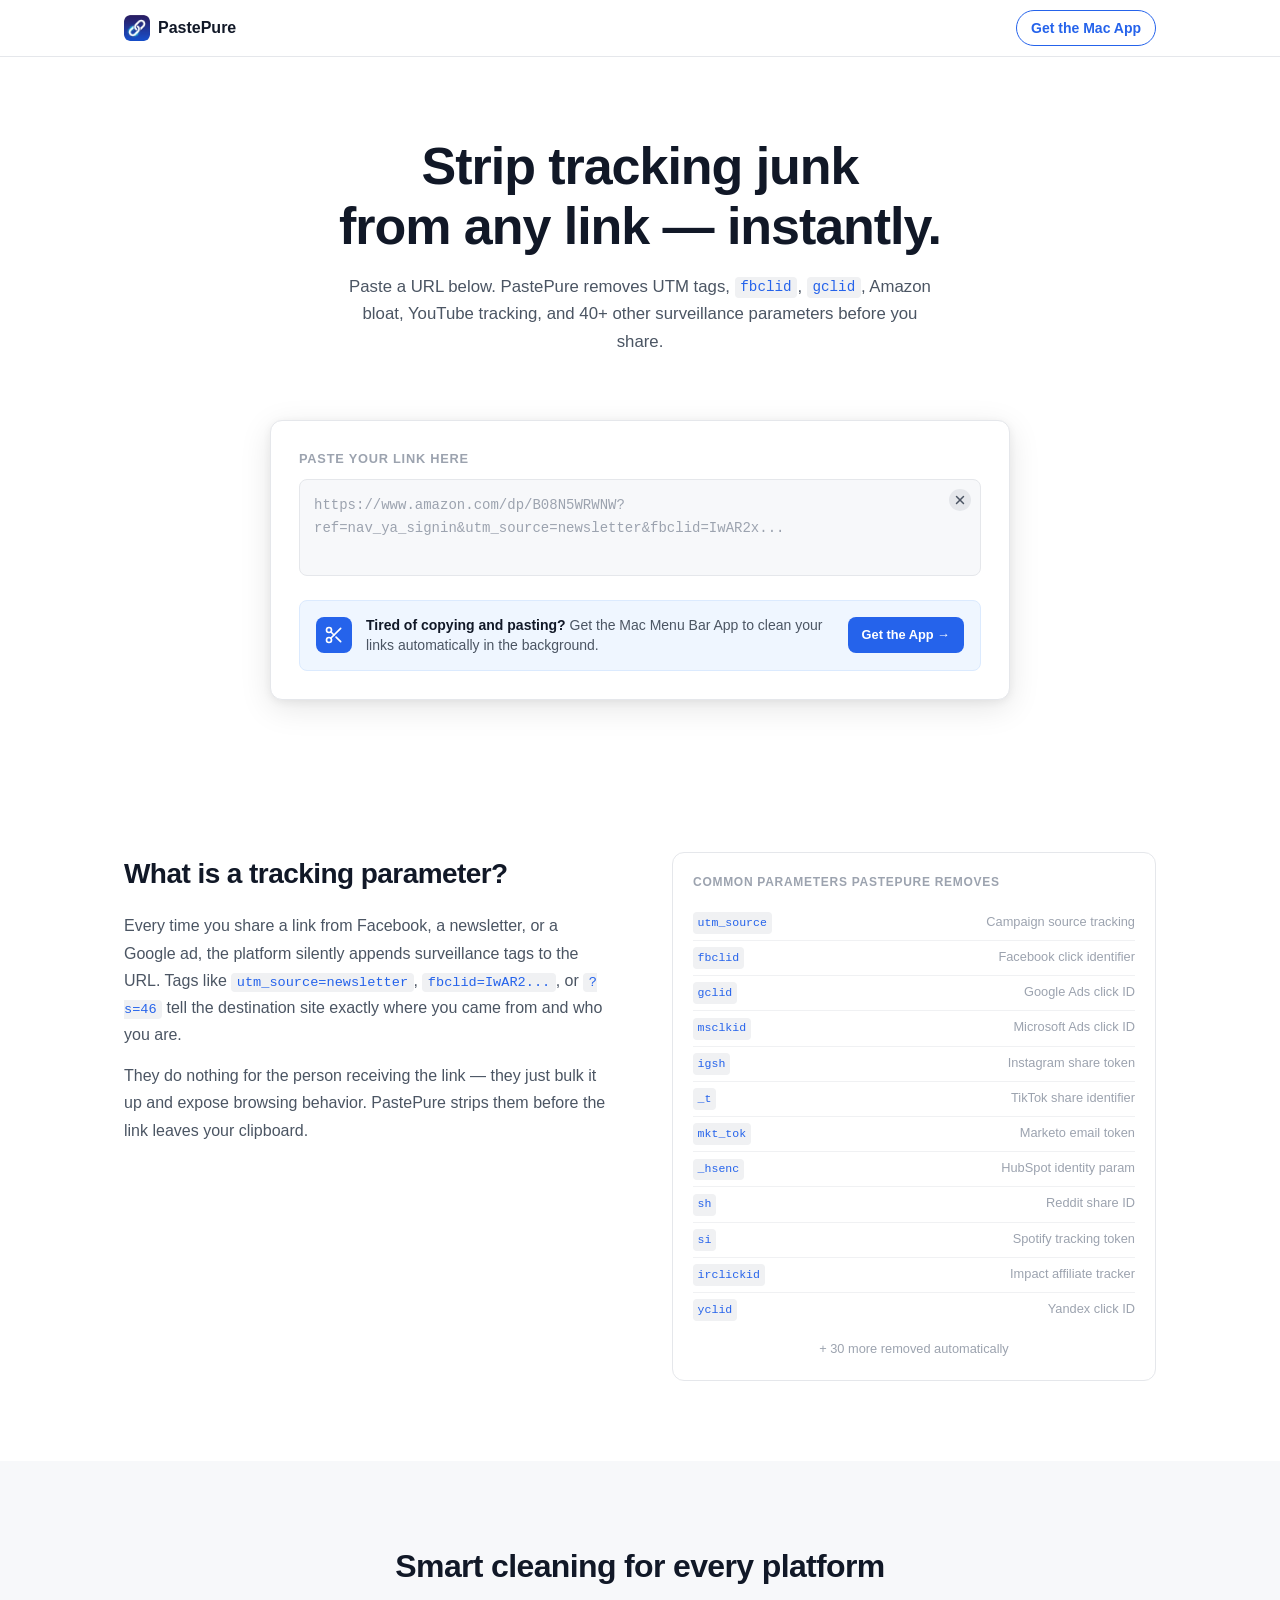
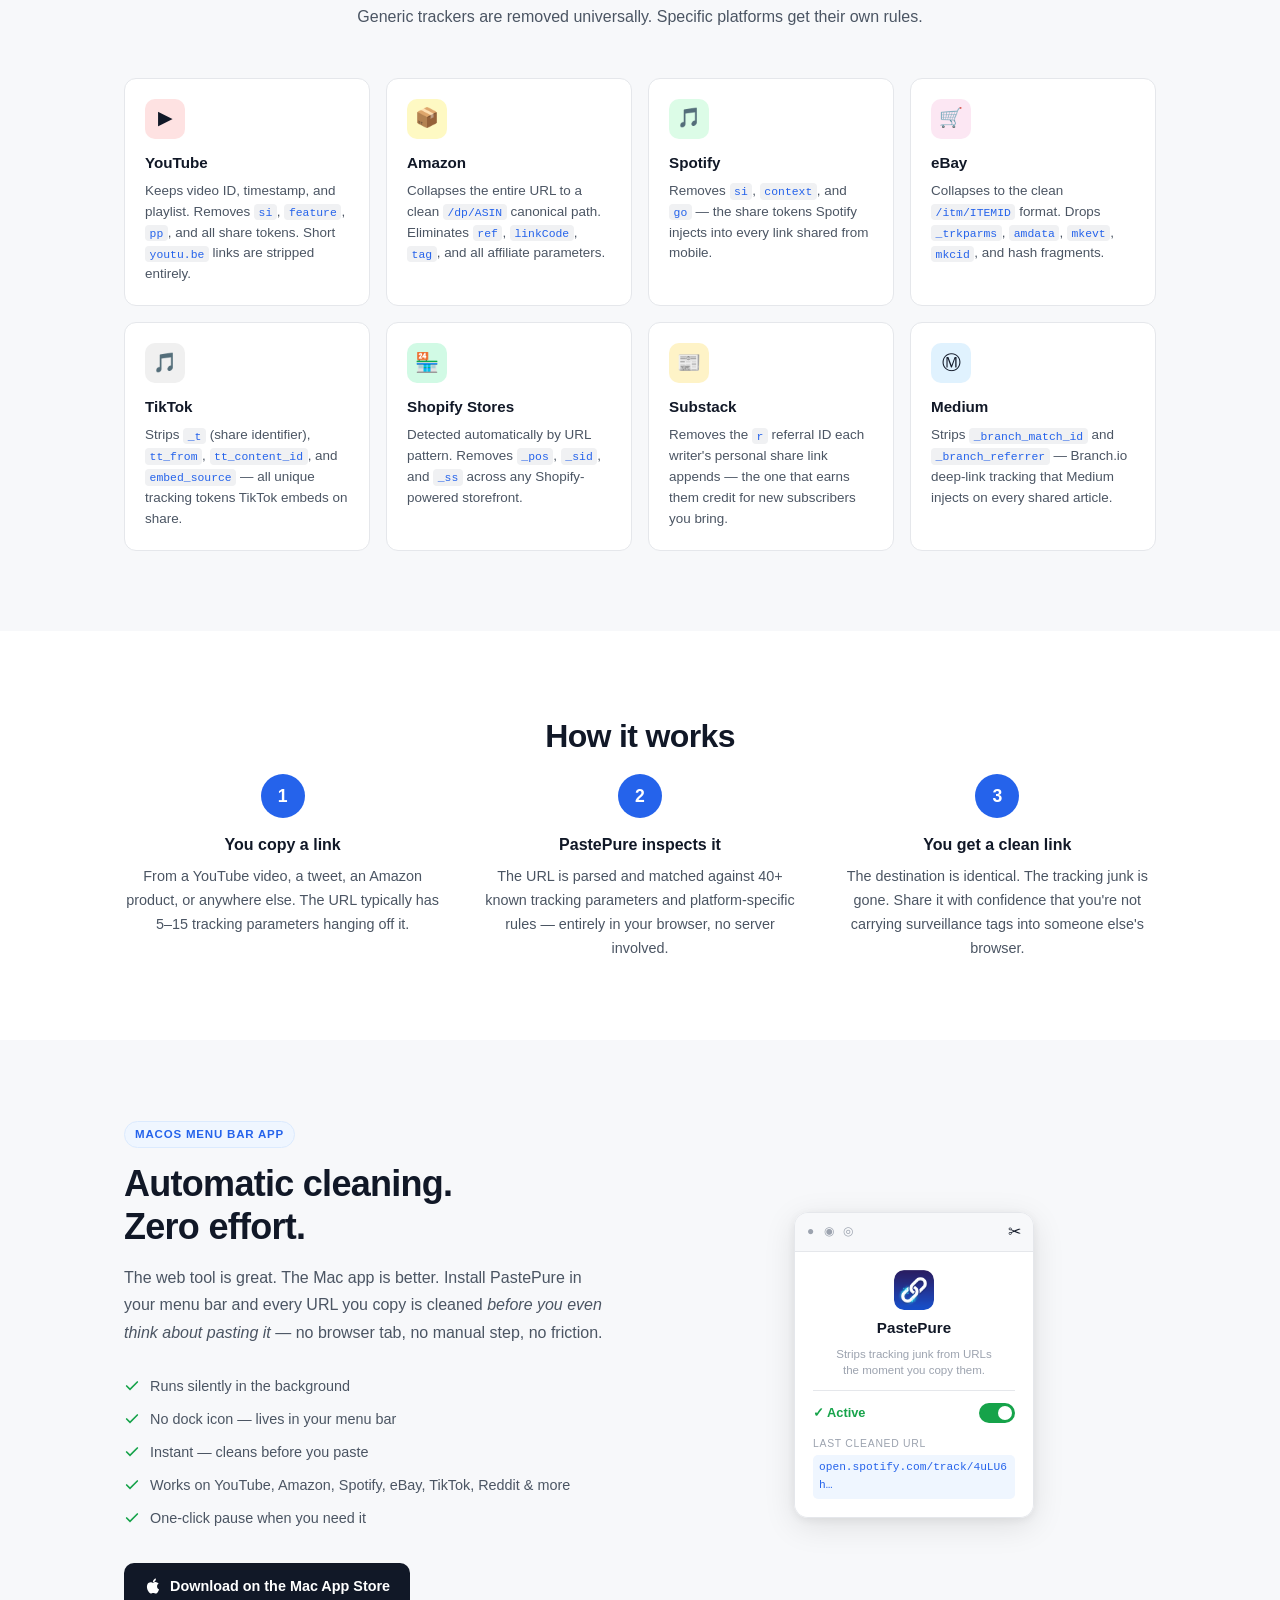
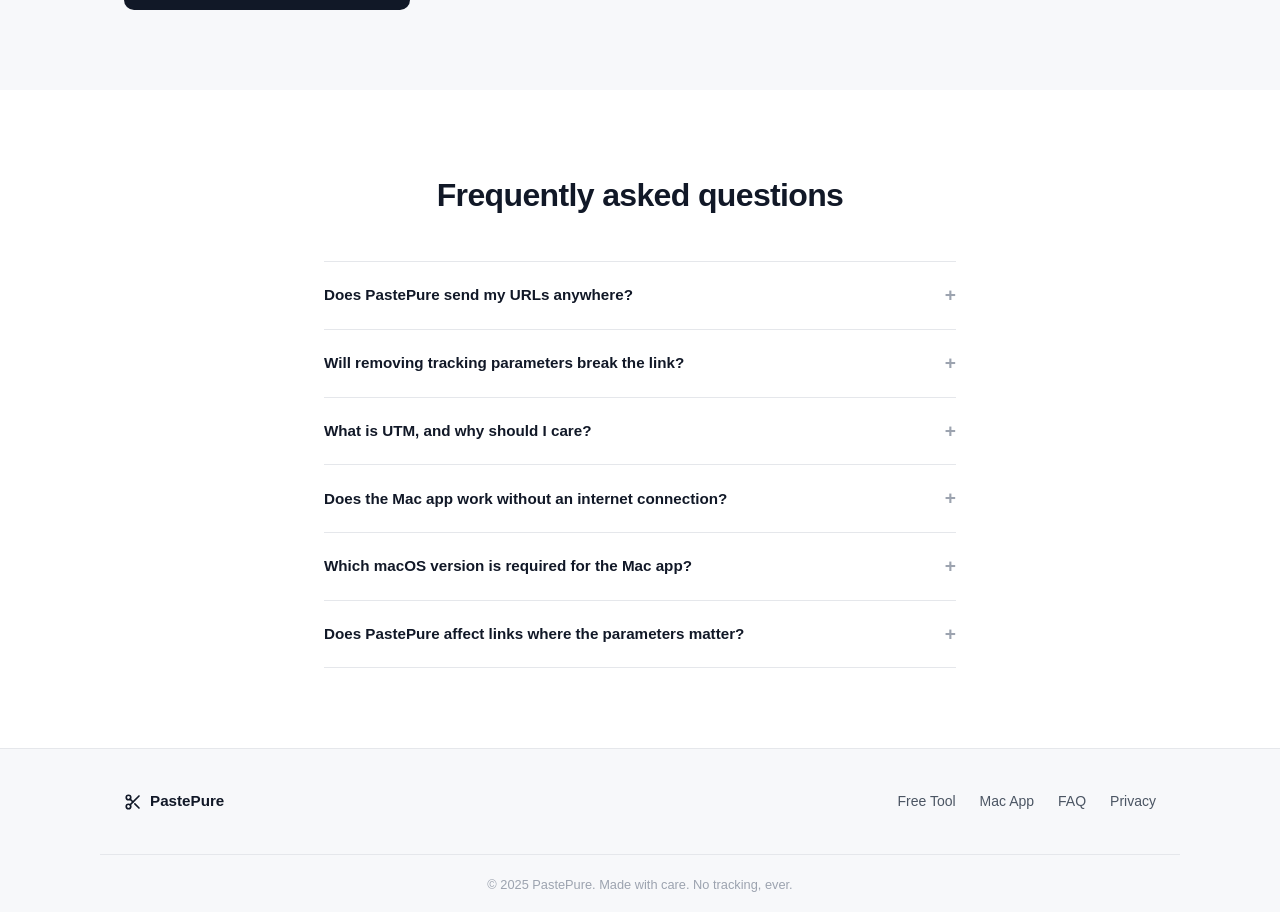
==== commit 7ee97421: "changed to PastePure" ====
--- a/index.html
+++ b/index.html
@@ -4,20 +4,20 @@
   <meta charset="UTF-8" />
   <meta name="viewport" content="width=device-width, initial-scale=1.0" />
 
-  <title>CleanCopy — Remove Tracking from URLs Instantly</title>
-  <meta name="description" content="Paste any dirty link and CleanCopy strips UTM tags, fbclid, tracking parameters, and URL bloat in seconds. Free web tool. Mac app available." />
+  <title>PastePure — Remove Tracking from URLs Instantly</title>
+  <meta name="description" content="Paste any dirty link and PastePure strips UTM tags, fbclid, tracking parameters, and URL bloat in seconds. Free web tool. Mac app available." />
   <meta name="keywords" content="remove utm parameters, clean url, strip tracking from link, url cleaner, remove fbclid, remove tracking parameters, clean youtube link, clean amazon link, url shortener" />
   <link rel="canonical" href="https://cleancopy.app/" />
 
   <!-- Open Graph -->
   <meta property="og:type" content="website" />
   <meta property="og:url" content="https://cleancopy.app/" />
-  <meta property="og:title" content="CleanCopy — Remove Tracking from URLs Instantly" />
+  <meta property="og:title" content="PastePure — Remove Tracking from URLs Instantly" />
   <meta property="og:description" content="Paste a dirty link. Get a clean one. No sign-up, no tracking, no nonsense. Works on YouTube, Amazon, Instagram, TikTok, Spotify, and more." />
 
   <!-- Twitter Card -->
   <meta name="twitter:card" content="summary_large_image" />
-  <meta name="twitter:title" content="CleanCopy — Remove Tracking from URLs" />
+  <meta name="twitter:title" content="PastePure — Remove Tracking from URLs" />
   <meta name="twitter:description" content="Paste a dirty link. Get a clean one. Free web tool for stripping UTM tags and tracking junk from any URL." />
 
   <!-- JSON-LD Structured Data -->
@@ -27,7 +27,7 @@
     "@graph": [
       {
         "@type": "WebApplication",
-        "name": "CleanCopy URL Cleaner",
+        "name": "PastePure URL Cleaner",
         "url": "https://cleancopy.app/",
         "description": "Free online tool that removes UTM parameters, fbclid, and other tracking junk from URLs instantly.",
         "applicationCategory": "UtilitiesApplication",
@@ -36,7 +36,7 @@
       },
       {
         "@type": "SoftwareApplication",
-        "name": "CleanCopy for Mac",
+        "name": "PastePure for Mac",
         "operatingSystem": "macOS",
         "applicationCategory": "UtilitiesApplication",
         "description": "Mac menu bar app that automatically strips tracking parameters from every URL you copy — no paste required.",
@@ -58,15 +58,15 @@
             "name": "What is fbclid?",
             "acceptedAnswer": {
               "@type": "Answer",
-              "text": "fbclid is a tracking parameter added by Facebook/Meta to every outbound link clicked on its platforms. It lets Meta track what you do after clicking a link. CleanCopy removes it automatically."
+              "text": "fbclid is a tracking parameter added by Facebook/Meta to every outbound link clicked on its platforms. It lets Meta track what you do after clicking a link. PastePure removes it automatically."
             }
           },
           {
             "@type": "Question",
-            "name": "Does CleanCopy work on YouTube, Amazon, and Spotify links?",
+            "name": "Does PastePure work on YouTube, Amazon, and Spotify links?",
             "acceptedAnswer": {
               "@type": "Answer",
-              "text": "Yes. CleanCopy has specific cleaning rules for YouTube (removes share tracking, keeps video ID and timestamp), Amazon (collapses to the clean /dp/ASIN path), Spotify (removes si tracking token), and dozens of other platforms."
+              "text": "Yes. PastePure has specific cleaning rules for YouTube (removes share tracking, keeps video ID and timestamp), Amazon (collapses to the clean /dp/ASIN path), Spotify (removes si tracking token), and dozens of other platforms."
             }
           }
         ]
@@ -86,8 +86,8 @@
   <nav class="nav">
     <div class="nav-inner container">
       <a href="/" class="logo">
-        <img src="icon.png" alt="CleanCopy icon" width="26" height="26" style="border-radius:6px;" />
-        CleanCopy
+        <img src="icon.png" alt="PastePure icon" width="26" height="26" style="border-radius:6px;" />
+        PastePure
       </a>
       <a href="#mac-app" class="nav-cta">Get the Mac App</a>
     </div>
@@ -96,10 +96,10 @@
   <!-- HERO -->
   <header class="hero">
     <div class="container hero-inner">
-      <!-- <img src="icon.png" alt="CleanCopy" width="96" height="96" style="border-radius:22px;box-shadow:0 8px 32px rgba(0,0,0,.18);margin-bottom:20px;" />
+      <!-- <img src="icon.png" alt="PastePure" width="96" height="96" style="border-radius:22px;box-shadow:0 8px 32px rgba(0,0,0,.18);margin-bottom:20px;" />
       <div class="badge">Free URL Cleaner Tool</div> -->
       <h1>Strip tracking junk<br />from any link — instantly.</h1>
-      <p class="hero-sub">Paste a URL below. CleanCopy removes UTM tags, <code>fbclid</code>, <code>gclid</code>, Amazon bloat, YouTube tracking, and 40+ other surveillance parameters before you share.</p>
+      <p class="hero-sub">Paste a URL below. PastePure removes UTM tags, <code>fbclid</code>, <code>gclid</code>, Amazon bloat, YouTube tracking, and 40+ other surveillance parameters before you share.</p>
     </div>
   </header>
 
@@ -160,10 +160,10 @@
       <div class="section-text">
         <h2>What is a tracking parameter?</h2>
         <p>Every time you share a link from Facebook, a newsletter, or a Google ad, the platform silently appends surveillance tags to the URL. Tags like <code>utm_source=newsletter</code>, <code>fbclid=IwAR2...</code>, or <code>?s=46</code> tell the destination site exactly where you came from and who you are.</p>
-        <p>They do nothing for the person receiving the link — they just bulk it up and expose browsing behavior. CleanCopy strips them before the link leaves your clipboard.</p>
+        <p>They do nothing for the person receiving the link — they just bulk it up and expose browsing behavior. PastePure strips them before the link leaves your clipboard.</p>
       </div>
       <div class="param-list-wrap">
-        <div class="param-list-label">Common parameters CleanCopy removes</div>
+        <div class="param-list-label">Common parameters PastePure removes</div>
         <ul class="param-list">
           <li><code>utm_source</code> <span>Campaign source tracking</span></li>
           <li><code>fbclid</code> <span>Facebook click identifier</span></li>
@@ -245,7 +245,7 @@
         </div>
         <div class="step">
           <div class="step-num">2</div>
-          <h3>CleanCopy inspects it</h3>
+          <h3>PastePure inspects it</h3>
           <p>The URL is parsed and matched against 40+ known tracking parameters and platform-specific rules — entirely in your browser, no server involved.</p>
         </div>
         <div class="step">
@@ -263,7 +263,7 @@
       <div class="mac-app-content">
         <div class="mac-app-badge">macOS Menu Bar App</div>
         <h2>Automatic cleaning.<br />Zero effort.</h2>
-        <p>The web tool is great. The Mac app is better. Install CleanCopy in your menu bar and every URL you copy is cleaned <em>before you even think about pasting it</em> — no browser tab, no manual step, no friction.</p>
+        <p>The web tool is great. The Mac app is better. Install PastePure in your menu bar and every URL you copy is cleaned <em>before you even think about pasting it</em> — no browser tab, no manual step, no friction.</p>
         <ul class="mac-features">
           <li>
             <svg width="16" height="16" viewBox="0 0 24 24" fill="none" stroke="currentColor" stroke-width="2.5" stroke-linecap="round"><polyline points="20 6 9 17 4 12"/></svg>
@@ -301,7 +301,7 @@
           </div>
           <div class="menubar-panel">
             <div class="panel-icon"><img src="icon.png" alt="" width="40" height="40" style="border-radius:10px;display:block;" /></div>
-            <div class="panel-title">CleanCopy</div>
+            <div class="panel-title">PastePure</div>
             <div class="panel-sub">Strips tracking junk from URLs<br>the moment you copy them.</div>
             <div class="panel-divider"></div>
             <div class="panel-toggle-row">
@@ -324,12 +324,12 @@
       <h2 class="section-center-heading">Frequently asked questions</h2>
       <div class="faq-list">
         <details class="faq-item">
-          <summary>Does CleanCopy send my URLs anywhere?</summary>
+          <summary>Does PastePure send my URLs anywhere?</summary>
           <p>No. The web tool runs entirely in your browser — JavaScript parses and cleans the URL locally. Nothing is transmitted to a server. The Mac app works the same way: it reads and writes your clipboard on-device only.</p>
         </details>
         <details class="faq-item">
           <summary>Will removing tracking parameters break the link?</summary>
-          <p>No. Tracking parameters are read by analytics tools after the page loads — they have no effect on routing. The destination page is identical with or without them. CleanCopy only removes parameters it is certain are tracking-only.</p>
+          <p>No. Tracking parameters are read by analytics tools after the page loads — they have no effect on routing. The destination page is identical with or without them. PastePure only removes parameters it is certain are tracking-only.</p>
         </details>
         <details class="faq-item">
           <summary>What is UTM, and why should I care?</summary>
@@ -337,15 +337,15 @@
         </details>
         <details class="faq-item">
           <summary>Does the Mac app work without an internet connection?</summary>
-          <p>Yes. CleanCopy for Mac is entirely offline. It reads your clipboard, applies cleaning rules locally, and writes the result back — no network request is made at any point.</p>
+          <p>Yes. PastePure for Mac is entirely offline. It reads your clipboard, applies cleaning rules locally, and writes the result back — no network request is made at any point.</p>
         </details>
         <details class="faq-item">
           <summary>Which macOS version is required for the Mac app?</summary>
-          <p>CleanCopy requires macOS 14 Sonoma or later.</p>
-        </details>
-        <details class="faq-item">
-          <summary>Does CleanCopy affect links where the parameters matter?</summary>
-          <p>CleanCopy is conservative. For YouTube it keeps <code>v</code> (video ID), <code>t</code> (timestamp), and <code>list</code> (playlist). For Amazon it preserves the product ASIN. It only removes parameters that are universally recognized as tracking-only.</p>
+          <p>PastePure requires macOS 14 Sonoma or later.</p>
+        </details>
+        <details class="faq-item">
+          <summary>Does PastePure affect links where the parameters matter?</summary>
+          <p>PastePure is conservative. For YouTube it keeps <code>v</code> (video ID), <code>t</code> (timestamp), and <code>list</code> (playlist). For Amazon it preserves the product ASIN. It only removes parameters that are universally recognized as tracking-only.</p>
         </details>
       </div>
     </div>
@@ -356,7 +356,7 @@
     <div class="container footer-inner">
       <div class="footer-brand">
         <svg width="18" height="18" viewBox="0 0 24 24" fill="none" stroke="currentColor" stroke-width="2.2" stroke-linecap="round" stroke-linejoin="round" aria-hidden="true"><circle cx="6" cy="6" r="3"/><circle cx="6" cy="18" r="3"/><line x1="20" y1="4" x2="8.12" y2="15.88"/><line x1="14.47" y1="14.48" x2="20" y2="20"/><line x1="8.12" y1="8.12" x2="12" y2="12"/></svg>
-        CleanCopy
+        PastePure
       </div>
       <nav class="footer-links" aria-label="Footer navigation">
         <a href="#tool">Free Tool</a>
@@ -367,7 +367,7 @@
     </div>
 
     <div class="footer-bottom container">
-      <p>© 2025 CleanCopy. Made with care. No tracking, ever.</p>
+      <p>© 2025 PastePure. Made with care. No tracking, ever.</p>
     </div>
   </footer>
 
